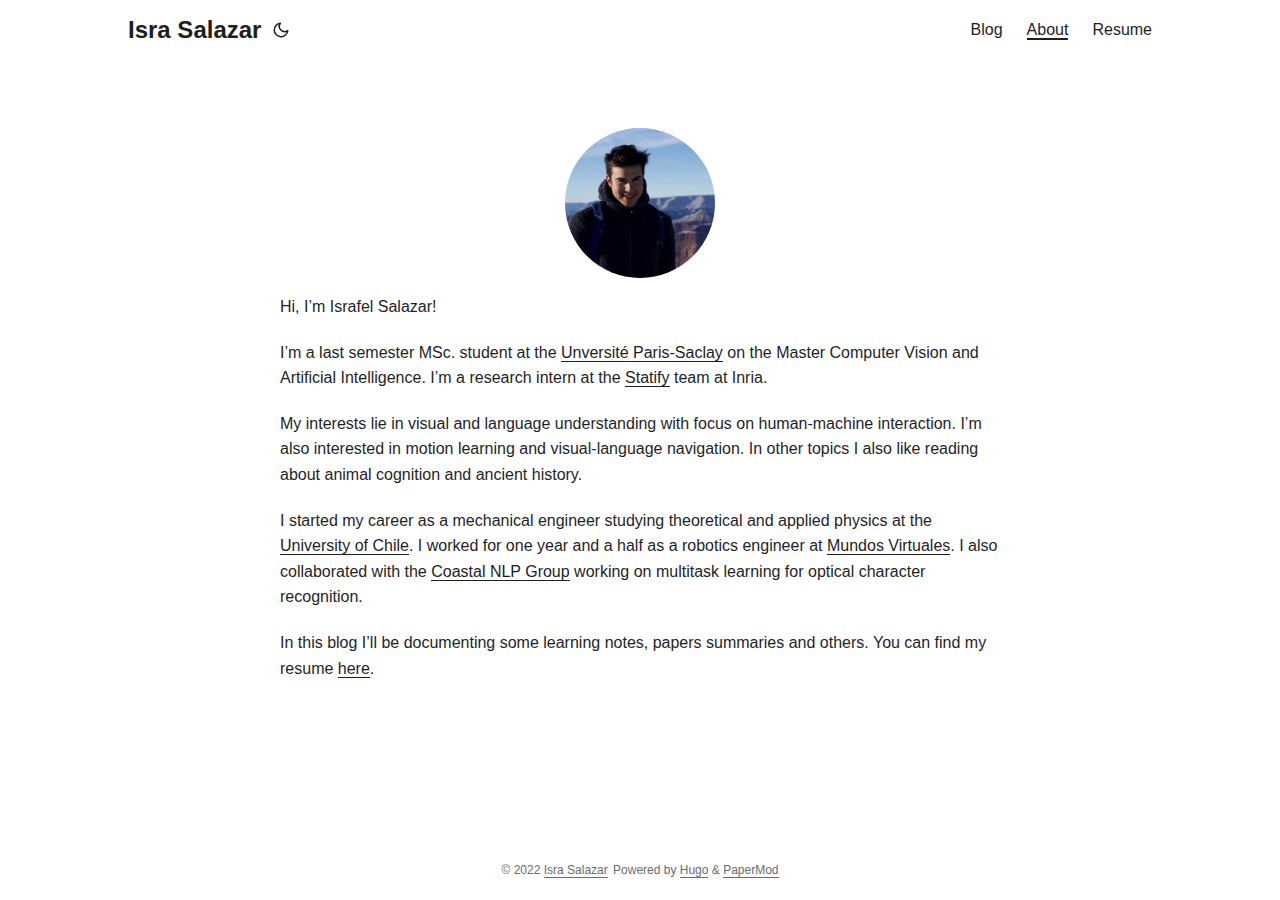
==== about/index.html @ f6f28c5f "first commit" ====
<!DOCTYPE html>
<html lang="en" dir="auto">

<head><meta charset="utf-8">
<meta http-equiv="X-UA-Compatible" content="IE=edge">
<meta name="viewport" content="width=device-width, initial-scale=1, shrink-to-fit=no">
<meta name="robots" content="index, follow">
<title>Isra Salazar</title>
<meta name="keywords" content="">
<meta name="description" content="About">
<meta name="author" content="">
<link rel="canonical" href="http://example.org/about/">

<link crossorigin="anonymous" href="/assets/css/stylesheet.min.e454396db036d45b8edbeeaee2b49dbf5a5452bbed50fa8983a6d9e33c20afae.css" integrity="sha256-5FQ5bbA21FuO2&#43;6u4rSdv1pUUrvtUPqJg6bZ4zwgr64=" rel="preload stylesheet" as="style">
<script defer crossorigin="anonymous" src="/assets/js/highlight.min.2840b7fccd34145847db71a290569594bdbdb00047097f75d6495d162f5d7dff.js" integrity="sha256-KEC3/M00FFhH23GikFaVlL29sABHCX911kldFi9dff8="
    onload="hljs.initHighlightingOnLoad();"></script>
<link rel="icon" href="http://example.org/images/favicon.ico">
<link rel="icon" type="image/png" sizes="16x16" href="http://example.org/favicon-16x16.png">
<link rel="icon" type="image/png" sizes="32x32" href="http://example.org/favicon-32x32.png">
<link rel="apple-touch-icon" href="http://example.org/apple-touch-icon.png">
<link rel="mask-icon" href="http://example.org/safari-pinned-tab.svg">
<meta name="theme-color" content="#2e2e33">
<meta name="msapplication-TileColor" content="#2e2e33">
<noscript>
    <style>
        #theme-toggle,
        .top-link {
            display: none;
        }

    </style>
    <style>
        @media (prefers-color-scheme: dark) {
            :root {
                --theme: rgb(29, 30, 32);
                --entry: rgb(46, 46, 51);
                --primary: rgb(218, 218, 219);
                --secondary: rgb(155, 156, 157);
                --tertiary: rgb(65, 66, 68);
                --content: rgb(196, 196, 197);
                --hljs-bg: rgb(46, 46, 51);
                --code-bg: rgb(55, 56, 62);
                --border: rgb(51, 51, 51);
            }

            .list {
                background: var(--theme);
            }

            .list:not(.dark)::-webkit-scrollbar-track {
                background: 0 0;
            }

            .list:not(.dark)::-webkit-scrollbar-thumb {
                border-color: var(--theme);
            }
        }

    </style>
</noscript><meta property="og:title" content="" />
<meta property="og:description" content="About" />
<meta property="og:type" content="article" />
<meta property="og:url" content="http://example.org/about/" /><meta property="article:section" content="" />



<meta name="twitter:card" content="summary"/>
<meta name="twitter:title" content=""/>
<meta name="twitter:description" content="About"/>


<script type="application/ld+json">
{
  "@context": "https://schema.org",
  "@type": "BreadcrumbList",
  "itemListElement": [
    {
      "@type": "ListItem",
      "position":  1 ,
      "name": "",
      "item": "http://example.org/about/"
    }
  ]
}
</script>
<script type="application/ld+json">
{
  "@context": "https://schema.org",
  "@type": "BlogPosting",
  "headline": "",
  "name": "",
  "description": "About",
  "keywords": [
    
  ],
  "articleBody": " Hi, I’m Israfel Salazar!\nI’m a last semester MSc. student at the Unversité Paris-Saclay on the Master Computer Vision and Artificial Intelligence. I’m a research intern at the Statify team at Inria.\nMy interests lie in visual and language understanding with focus on human-machine interaction. I’m also interested in motion learning and visual-language navigation. In other topics I also like reading about animal cognition and ancient history.\nI started my career as a mechanical engineer studying theoretical and applied physics at the University of Chile. I worked for one year and a half as a robotics engineer at Mundos Virtuales. I also collaborated with the Coastal NLP Group working on multitask learning for optical character recognition.\nIn this blog I’ll be documenting some learning notes, papers summaries and others. You can find my resume here.\n",
  "wordCount" : "135",
  "inLanguage": "en",
  "datePublished": "0001-01-01T00:00:00Z",
  "dateModified": "0001-01-01T00:00:00Z",
  "mainEntityOfPage": {
    "@type": "WebPage",
    "@id": "http://example.org/about/"
  },
  "publisher": {
    "@type": "Organization",
    "name": "Isra Salazar",
    "logo": {
      "@type": "ImageObject",
      "url": "http://example.org/favicon.ico"
    }
  }
}
</script>
</head>

<body class="" id="top">
<script>
    if (localStorage.getItem("pref-theme") === "dark") {
        document.body.classList.add('dark');
    } else if (localStorage.getItem("pref-theme") === "light") {
        document.body.classList.remove('dark')
    } else if (window.matchMedia('(prefers-color-scheme: dark)').matches) {
        document.body.classList.add('dark');
    }

</script>

<header class="header">
    <nav class="nav">
        <div class="logo">
            <a href="http://example.org/" accesskey="h" title="Isra Salazar (Alt + H)">Isra Salazar</a>
            <span class="logo-switches">
                <button id="theme-toggle" accesskey="t" title="(Alt + T)">
                    <svg id="moon" xmlns="http://www.w3.org/2000/svg" width="24" height="24" viewBox="0 0 24 24"
                        fill="none" stroke="currentColor" stroke-width="2" stroke-linecap="round"
                        stroke-linejoin="round">
                        <path d="M21 12.79A9 9 0 1 1 11.21 3 7 7 0 0 0 21 12.79z"></path>
                    </svg>
                    <svg id="sun" xmlns="http://www.w3.org/2000/svg" width="24" height="24" viewBox="0 0 24 24"
                        fill="none" stroke="currentColor" stroke-width="2" stroke-linecap="round"
                        stroke-linejoin="round">
                        <circle cx="12" cy="12" r="5"></circle>
                        <line x1="12" y1="1" x2="12" y2="3"></line>
                        <line x1="12" y1="21" x2="12" y2="23"></line>
                        <line x1="4.22" y1="4.22" x2="5.64" y2="5.64"></line>
                        <line x1="18.36" y1="18.36" x2="19.78" y2="19.78"></line>
                        <line x1="1" y1="12" x2="3" y2="12"></line>
                        <line x1="21" y1="12" x2="23" y2="12"></line>
                        <line x1="4.22" y1="19.78" x2="5.64" y2="18.36"></line>
                        <line x1="18.36" y1="5.64" x2="19.78" y2="4.22"></line>
                    </svg>
                </button>
            </span>
        </div>
        <ul id="menu">
            <li>
                <a href="http://example.org/blog/" title="Blog">
                    <span>Blog</span>
                </a>
            </li>
            <li>
                <a href="http://example.org/about/" title="About">
                    <span class="active">About</span>
                </a>
            </li>
            <li>
                <a href="http://example.org/israfel_salazar_resume.pdf" title="Resume">
                    <span>Resume</span>
                </a>
            </li>
        </ul>
    </nav>
</header>
<main class="main">

<article class="post-single">
  <header class="post-header">
    
    <h1 class="post-title">
      
    </h1>
    <div class="post-meta">

</div>
  </header> 
  <div class="post-content">

    <img src="/images/meagain.jpg" height=150px width=150px
         style="border-radius: 50%; margin-left: auto; margin-right: auto;"/>

<p>Hi, I&rsquo;m Israfel Salazar!</p>
<p>I&rsquo;m a last semester MSc. student at the <a href="https://www.universite-paris-saclay.fr/en">Unversité Paris-Saclay</a> on the Master Computer Vision and Artificial Intelligence. I&rsquo;m a research intern at the <a href="https://team.inria.fr/statify/">Statify</a> team at Inria.</p>
<p>My interests lie in visual and language understanding with focus on human-machine interaction. I&rsquo;m also interested in motion learning and visual-language navigation. In other topics I also like reading about animal cognition and ancient history.</p>
<p>I started my career as a mechanical engineer studying theoretical and applied physics at the <a href="http://ingenieria.uchile.cl/english">University of Chile</a>. I worked for one year and a half as a robotics engineer at <a href="http://www.mundos-virtuales.com/">Mundos Virtuales</a>. I also collaborated with the <a href="https://coastalcph.github.io/">Coastal NLP Group</a> working on multitask learning for optical character recognition.</p>
<p>In this blog I&rsquo;ll be documenting some learning notes, papers summaries and others. You can find my resume <a href="/israfel_salazar_resume.pdf">here</a>.</p>


<!--Last semester I did a research collaboration with the [Coastal NLP Group](https://coastalcph.github.io/) working in multi-task learning for Optical Character Recognition. And then mention the Fellowship-->



  </div>

  <footer class="post-footer">
    <ul class="post-tags">
    </ul>
  </footer>
</article>
    </main>
    
<footer class="footer">
    <span>&copy; 2022 <a href="http://example.org/">Isra Salazar</a></span>
    <span>
        Powered by
        <a href="https://gohugo.io/" rel="noopener noreferrer" target="_blank">Hugo</a> &
        <a href="https://git.io/hugopapermod" rel="noopener" target="_blank">PaperMod</a>
    </span>
</footer>
<a href="#top" aria-label="go to top" title="Go to Top (Alt + G)" class="top-link" id="top-link" accesskey="g">
    <svg xmlns="http://www.w3.org/2000/svg" viewBox="0 0 12 6" fill="currentColor">
        <path d="M12 6H0l6-6z" />
    </svg>
</a>

<script>
    let menu = document.getElementById('menu')
    if (menu) {
        menu.scrollLeft = localStorage.getItem("menu-scroll-position");
        menu.onscroll = function () {
            localStorage.setItem("menu-scroll-position", menu.scrollLeft);
        }
    }

    document.querySelectorAll('a[href^="#"]').forEach(anchor => {
        anchor.addEventListener("click", function (e) {
            e.preventDefault();
            var id = this.getAttribute("href").substr(1);
            if (!window.matchMedia('(prefers-reduced-motion: reduce)').matches) {
                document.querySelector(`[id='${decodeURIComponent(id)}']`).scrollIntoView({
                    behavior: "smooth"
                });
            } else {
                document.querySelector(`[id='${decodeURIComponent(id)}']`).scrollIntoView();
            }
            if (id === "top") {
                history.replaceState(null, null, " ");
            } else {
                history.pushState(null, null, `#${id}`);
            }
        });
    });

</script>
<script>
    var mybutton = document.getElementById("top-link");
    window.onscroll = function () {
        if (document.body.scrollTop > 800 || document.documentElement.scrollTop > 800) {
            mybutton.style.visibility = "visible";
            mybutton.style.opacity = "1";
        } else {
            mybutton.style.visibility = "hidden";
            mybutton.style.opacity = "0";
        }
    };

</script>
<script>
    document.getElementById("theme-toggle").addEventListener("click", () => {
        if (document.body.className.includes("dark")) {
            document.body.classList.remove('dark');
            localStorage.setItem("pref-theme", 'light');
        } else {
            document.body.classList.add('dark');
            localStorage.setItem("pref-theme", 'dark');
        }
    })

</script>
</body>

</html>
---- assets/css/stylesheet.min.e454396db036d45b8edbeeaee2b49dbf5a5452bbed50fa8983a6d9e33c20afae.css ----
:root{--gap:24px;--content-gap:20px;--nav-width:1024px;--main-width:720px;--header-height:60px;--footer-height:60px;--radius:8px;--theme:rgb(255, 255, 255);--entry:rgb(255, 255, 255);--primary:rgb(30, 30, 30);--secondary:rgb(108, 108, 108);--tertiary:rgb(214, 214, 214);--content:rgb(31, 31, 31);--hljs-bg:rgb(28, 29, 33);--code-bg:rgb(245, 245, 245);--border:rgb(238, 238, 238)}.dark{--theme:rgb(29, 30, 32);--entry:rgb(46, 46, 51);--primary:rgb(218, 218, 219);--secondary:rgb(155, 156, 157);--tertiary:rgb(65, 66, 68);--content:rgb(196, 196, 197);--hljs-bg:rgb(46, 46, 51);--code-bg:rgb(55, 56, 62);--border:rgb(51, 51, 51)}.list{background:var(--code-bg)}.dark.list{background:var(--theme)}*,::after,::before{box-sizing:border-box}html{-webkit-tap-highlight-color:transparent;overflow-y:scroll}a,button,body,h1,h2,h3,h4,h5,h6{color:var(--primary)}body{font-family:-apple-system,BlinkMacSystemFont,segoe ui,Roboto,Oxygen,Ubuntu,Cantarell,open sans,helvetica neue,sans-serif;font-size:1rem;line-height:1.6;word-break:break-word;background:var(--theme)}article,aside,figcaption,figure,footer,header,hgroup,main,nav,section,table{display:block}h1,h2,h3,h4,h5,h6{line-height:1.2}h1,h2,h3,h4,h5,h6,p{margin-top:0;margin-bottom:0}ul{padding:0}a{text-decoration:none}body,figure,ul{margin:0}table{width:100%;border-collapse:collapse;border-spacing:0;overflow-x:auto;word-break:keep-all}button,input,textarea{padding:0;font:inherit;background:0 0;border:0}input,textarea{outline:0}button,input[type=button],input[type=submit]{cursor:pointer}input:-webkit-autofill,textarea:-webkit-autofill{box-shadow:0 0 0 50px var(--theme)inset}img{display:block;max-width:100%}::-webkit-scrollbar-track{background:0 0}.list:not(.dark)::-webkit-scrollbar-track{background:var(--code-bg)}::-webkit-scrollbar-thumb{background:var(--tertiary);border:5px solid var(--theme);border-radius:var(--radius)}.list:not(.dark)::-webkit-scrollbar-thumb{border:5px solid var(--code-bg)}::-webkit-scrollbar-thumb:hover{background:var(--secondary)}.not-found{position:absolute;left:0;right:0;display:flex;align-items:center;justify-content:center;height:80%;font-size:160px;font-weight:700}.archive-posts{width:100%;font-size:16px}.archive-year{margin-top:40px}.archive-year:not(:last-of-type){border-bottom:2px solid var(--border)}.archive-month{display:flex;align-items:flex-start;padding:10px 0}.archive-month-header{margin:25px 0;width:200px}.archive-month:not(:last-of-type){border-bottom:1px solid var(--border)}.archive-entry{position:relative;padding:5px;margin:10px 0}.archive-entry-title{margin:5px 0;font-weight:400}.archive-count,.archive-meta{color:var(--secondary);font-size:14px}.footer,.top-link{font-size:12px;color:var(--secondary)}.footer{max-width:calc(var(--main-width) + var(--gap) * 2);margin:auto;padding:calc((var(--footer-height) - var(--gap))/2)var(--gap);text-align:center;line-height:24px}.footer span{margin-inline-start:1px;margin-inline-end:1px}.footer span:last-child{white-space:nowrap}.footer a{color:inherit;border-bottom:1px solid var(--secondary)}.footer a:hover{border-bottom:1px solid var(--primary)}.top-link{visibility:hidden;position:fixed;bottom:60px;right:30px;z-index:99;background:var(--tertiary);width:42px;height:42px;padding:12px;border-radius:64px;transition:visibility .5s,opacity .8s linear}.top-link,.top-link svg{filter:drop-shadow(0 0 0 var(--theme))}.footer a:hover,.top-link:hover{color:var(--primary)}.top-link:focus,#theme-toggle:focus{outline:0}.nav{display:flex;flex-wrap:wrap;justify-content:space-between;max-width:calc(var(--nav-width) + var(--gap) * 2);margin-inline-start:auto;margin-inline-end:auto;line-height:var(--header-height)}.nav a{display:block}.logo,#menu{display:flex;margin:auto var(--gap)}.logo{flex-wrap:inherit}.logo a{font-size:24px;font-weight:700}.logo a img{display:inline;vertical-align:middle;pointer-events:none;transform:translate(0,-10%);border-radius:6px;margin-inline-end:8px}#theme-toggle svg{height:18px}button#theme-toggle{font-size:26px;margin:auto 4px}body.dark #moon{vertical-align:middle;display:none}body:not(.dark) #sun{display:none}#menu{list-style:none;word-break:keep-all;overflow-x:auto;white-space:nowrap}#menu li+li{margin-inline-start:var(--gap)}#menu a{font-size:16px}#menu .active{font-weight:500;border-bottom:2px solid}.lang-switch li,.lang-switch ul,.logo-switches{display:inline-flex;margin:auto 4px}.lang-switch{display:flex;flex-wrap:inherit}.lang-switch a{margin:auto 3px;font-size:16px;font-weight:500}.logo-switches{flex-wrap:inherit}.main{position:relative;min-height:calc(100vh - var(--header-height) - var(--footer-height));max-width:calc(var(--main-width) + var(--gap) * 2);margin:auto;padding:var(--gap)}.page-header h1{font-size:40px}.pagination{display:flex}.pagination a{color:var(--theme);font-size:13px;line-height:36px;background:var(--primary);border-radius:calc(36px/2);padding:0 16px}.pagination .next{margin-inline-start:auto}.social-icons{padding:12px 0}.social-icons a:not(:last-of-type){margin-inline-end:12px}.social-icons a svg{height:26px;width:26px}code{direction:ltr}div.highlight,pre{position:relative}.copy-code{display:none;position:absolute;top:4px;right:4px;color:rgba(255,255,255,.8);background:rgba(78,78,78,.8);border-radius:var(--radius);padding:0 5px;font-size:14px;user-select:none}div.highlight:hover .copy-code,pre:hover .copy-code{display:block}.first-entry{position:relative;display:flex;flex-direction:column;justify-content:center;min-height:320px;margin:var(--gap)0 calc(var(--gap) * 2)}.first-entry .entry-header{overflow:hidden;display:-webkit-box;-webkit-box-orient:vertical;-webkit-line-clamp:3}.first-entry .entry-header h1{font-size:34px;line-height:1.3}.first-entry .entry-content{margin:14px 0;font-size:16px;-webkit-line-clamp:3}.first-entry .entry-footer{font-size:14px}.home-info .entry-content{-webkit-line-clamp:unset}.post-entry{position:relative;margin-bottom:var(--gap);padding:var(--gap);background:var(--entry);border-radius:var(--radius);transition:transform .1s;border:1px solid var(--border)}.post-entry:active{transform:scale(.96)}.tag-entry .entry-cover{display:none}.entry-header h2{font-size:24px;line-height:1.3}.entry-content{margin:8px 0;color:var(--secondary);font-size:14px;line-height:1.6;overflow:hidden;display:-webkit-box;-webkit-box-orient:vertical;-webkit-line-clamp:2}.entry-footer{color:var(--secondary);font-size:13px}.entry-link{position:absolute;left:0;right:0;top:0;bottom:0}.entry-cover,.entry-isdraft{font-size:14px;color:var(--secondary)}.entry-cover{margin-bottom:var(--gap);text-align:center}.entry-cover img{border-radius:var(--radius);pointer-events:none;width:100%;height:auto}.entry-cover a{color:var(--secondary);box-shadow:0 1px 0 var(--primary)}.page-header,.post-header{margin:24px auto var(--content-gap)}.post-title{margin-bottom:2px;font-size:40px}.post-description{margin-top:10px;margin-bottom:5px}.post-meta,.breadcrumbs{color:var(--secondary);font-size:14px;display:flex;flex-wrap:wrap}.post-meta .i18n_list li{display:inline-flex;list-style:none;margin:auto 3px;box-shadow:0 1px 0 var(--secondary)}.breadcrumbs a{font-size:16px}.post-content{color:var(--content)}.post-content h3,.post-content h4,.post-content h5,.post-content h6{margin:24px 0 16px}.post-content h1{margin:40px auto 32px;font-size:40px}.post-content h2{margin:32px auto 24px;font-size:32px}.post-content h3{font-size:24px}.post-content h4{font-size:16px}.post-content h5{font-size:14px}.post-content h6{font-size:12px}.post-content a,.toc a:hover{box-shadow:0 1px}.post-content a code{margin:auto 0;border-radius:0;box-shadow:0 -1px 0 var(--primary)inset}.post-content del{text-decoration:none;background:linear-gradient(to right,var(--primary) 100%,transparent 0)0/1px 1px repeat-x}.post-content dl,.post-content ol,.post-content p,.post-content figure,.post-content ul{margin-bottom:var(--content-gap)}.post-content ol,.post-content ul{padding-inline-start:20px}.post-content li{margin-top:5px}.post-content li p{margin-bottom:0}.post-content dl{display:flex;flex-wrap:wrap;margin:0}.post-content dt{width:25%;font-weight:700}.post-content dd{width:75%;margin-inline-start:0;padding-inline-start:10px}.post-content dd~dd,.post-content dt~dt{margin-top:10px}.post-content table{margin-bottom:32px}.post-content table th,.post-content table:not(.highlighttable,.highlight table,.gist .highlight) td{min-width:80px;padding:12px 8px;line-height:1.5;border-bottom:1px solid var(--border)}.post-content table th{font-size:14px;text-align:start}.post-content table:not(.highlighttable) td code:only-child{margin:auto 0}.post-content .highlight table{border-radius:var(--radius)}.post-content .highlight:not(table){margin:10px auto;background:var(--hljs-bg)!important;border-radius:var(--radius);direction:ltr}.post-content li>.highlight{margin-inline-end:0}.post-content ul pre{margin-inline-start:calc(var(--gap) * -2)}.post-content .highlight pre{margin:0}.post-content .highlighttable{table-layout:fixed}.post-content .highlighttable td:first-child{width:40px}.post-content .highlighttable td .linenodiv{padding-inline-end:0!important}.post-content .highlighttable td .highlight,.post-content .highlighttable td .linenodiv pre{margin-bottom:0}.post-content .highlighttable td .highlight pre code::-webkit-scrollbar{display:none}.post-content code{margin:auto 4px;padding:4px 6px;font-size:.78em;line-height:1.5;background:var(--code-bg);border-radius:2px}.post-content pre code{display:block;margin:auto 0;padding:10px;color:#d5d5d6;background:var(--hljs-bg)!important;border-radius:var(--radius);overflow-x:auto;word-break:break-all}.post-content blockquote{margin:20px 0;padding:0 14px;border-inline-start:3px solid var(--primary)}.post-content hr{margin:30px 0;height:2px;background:var(--tertiary);border:0}.post-content iframe{max-width:100%}.post-content img{border-radius:4px;margin:1rem 0}.post-content img[src*="#center"]{margin:1rem auto}.post-content figure.align-center{text-align:center}.post-content figure>figcaption{color:var(--primary);font-size:16px;font-weight:700;margin:8px 0 16px}.post-content figure>figcaption>p{color:var(--secondary);font-size:14px;font-weight:400}.toc{margin:0 2px 40px;border:1px solid var(--border);background:var(--code-bg);border-radius:var(--radius);padding:.4em}.dark .toc{background:var(--entry)}.toc details summary{cursor:zoom-in;margin-inline-start:20px}.toc details[open] summary{cursor:zoom-out}.toc .details{display:inline;font-weight:500}.toc .inner{margin:0 20px;padding:10px 20px}.toc li ul{margin-inline-start:var(--gap)}.toc summary:focus{outline:0}.post-footer{margin-top:56px}.post-tags li{display:inline-block;margin-inline-end:3px;margin-bottom:5px}.post-tags a,.share-buttons,.paginav{border-radius:var(--radius);background:var(--code-bg);border:1px solid var(--border)}.post-tags a{display:block;padding-inline-start:14px;padding-inline-end:14px;color:var(--secondary);font-size:14px;line-height:34px;background:var(--code-bg)}.post-tags a:hover,.paginav a:hover{background:var(--border)}.share-buttons{margin:14px 0;padding-inline-start:var(--radius);display:flex;justify-content:center;overflow-x:auto}.share-buttons a{margin-top:10px}.share-buttons a:not(:last-of-type){margin-inline-end:12px}.share-buttons a svg{height:30px;width:30px;fill:currentColor;transition:transform .1s}.share-buttons svg:active{transform:scale(.96)}h1:hover .anchor,h2:hover .anchor,h3:hover .anchor,h4:hover .anchor,h5:hover .anchor,h6:hover .anchor{display:inline-flex;color:var(--secondary);margin-inline-start:8px;font-weight:500;user-select:none}.post-content :not(table) ::-webkit-scrollbar-thumb{border:2px solid var(--hljs-bg);background:#717175}.post-content :not(table) ::-webkit-scrollbar-thumb:hover{background:#a3a3a5}.gist table::-webkit-scrollbar-thumb{border:2px solid #fff;background:#adadad}.gist table::-webkit-scrollbar-thumb:hover{background:#707070}.post-content table::-webkit-scrollbar-thumb{border-width:2px}.paginav{margin:10px 0;display:flex;line-height:30px;border-radius:var(--radius)}.paginav a{padding-inline-start:14px;padding-inline-end:14px;border-radius:var(--radius)}.paginav .title{letter-spacing:1px;text-transform:uppercase;font-size:small;color:var(--secondary)}.paginav .prev,.paginav .next{width:50%}.paginav span:hover:not(.title){box-shadow:0 1px}.paginav .next{margin-inline-start:auto;text-align:right}[dir=rtl] .paginav .next{text-align:left}h1>a>svg{display:inline}.buttons,.main .profile{display:flex;justify-content:center}.main .profile{align-items:center;min-height:calc(100vh - var(--header-height) - var(--footer-height) - (var(--gap) * 2));text-align:center}.profile .profile_inner h1{padding:12px 0}.profile img{display:inline-table;border-radius:50%;pointer-events:none}.buttons{flex-wrap:wrap;max-width:400px;margin:0 auto}.button{background:var(--tertiary);border-radius:var(--radius);margin:8px;padding:6px;transition:transform .1s}.button-inner{padding:0 8px}.button:active{transform:scale(.96)}#searchbox input{padding:4px 10px;width:100%;color:var(--primary);font-weight:700;border:2px solid var(--tertiary);border-radius:var(--radius)}#searchbox input:focus{border-color:var(--secondary)}#searchResults li{list-style:none;border-radius:var(--radius);padding:10px;margin:10px 0;position:relative;font-weight:500}#searchResults{margin:10px 0;width:100%}#searchResults li:active{transition:transform .1s;transform:scale(.98)}#searchResults a{position:absolute;width:100%;height:100%;top:0;left:0;outline:none}#searchResults .focus{transform:scale(.98);border:2px solid var(--tertiary)}.terms-tags li{display:inline-block;margin:10px;font-weight:500}.terms-tags a{display:block;padding:3px 10px;background:var(--tertiary);border-radius:6px;transition:transform .1s}.terms-tags a:active{background:var(--tertiary);transform:scale(.96)}.hljs-comment,.hljs-quote{color:#b6b18b}.hljs-deletion,.hljs-name,.hljs-regexp,.hljs-selector-class,.hljs-selector-id,.hljs-tag,.hljs-template-variable,.hljs-variable{color:#eb3c54}.hljs-built_in,.hljs-builtin-name,.hljs-link,.hljs-literal,.hljs-meta,.hljs-number,.hljs-params,.hljs-type{color:#e7ce56}.hljs-attribute{color:#ee7c2b}.hljs-addition,.hljs-bullet,.hljs-string,.hljs-symbol{color:#4fb4d7}.hljs-section,.hljs-title{color:#78bb65}.hljs-keyword,.hljs-selector-tag{color:#b45ea4}.hljs{display:block;overflow-x:auto;background:#1c1d21;color:#c0c5ce;padding:.5em}.hljs-emphasis{font-style:italic}.hljs-strong{font-weight:700}@media screen and (max-width:768px){:root{--gap:14px}.profile img{transform:scale(.85)}.first-entry{min-height:260px}.archive-month{flex-direction:column}.archive-year{margin-top:20px}.footer{padding:calc((var(--footer-height) - var(--gap) - 10px)/2)var(--gap)}}@media screen and (min-width:768px){::-webkit-scrollbar{width:19px;height:11px}}@media screen and (max-width:900px){.list .top-link{transform:translateY(-5rem)}}@media(prefers-reduced-motion){.terms-tags a:active,.button:active,.share-buttons svg:active,.post-entry:active,.top-link,#searchResults .focus,#searchResults li:active{transform:none}}
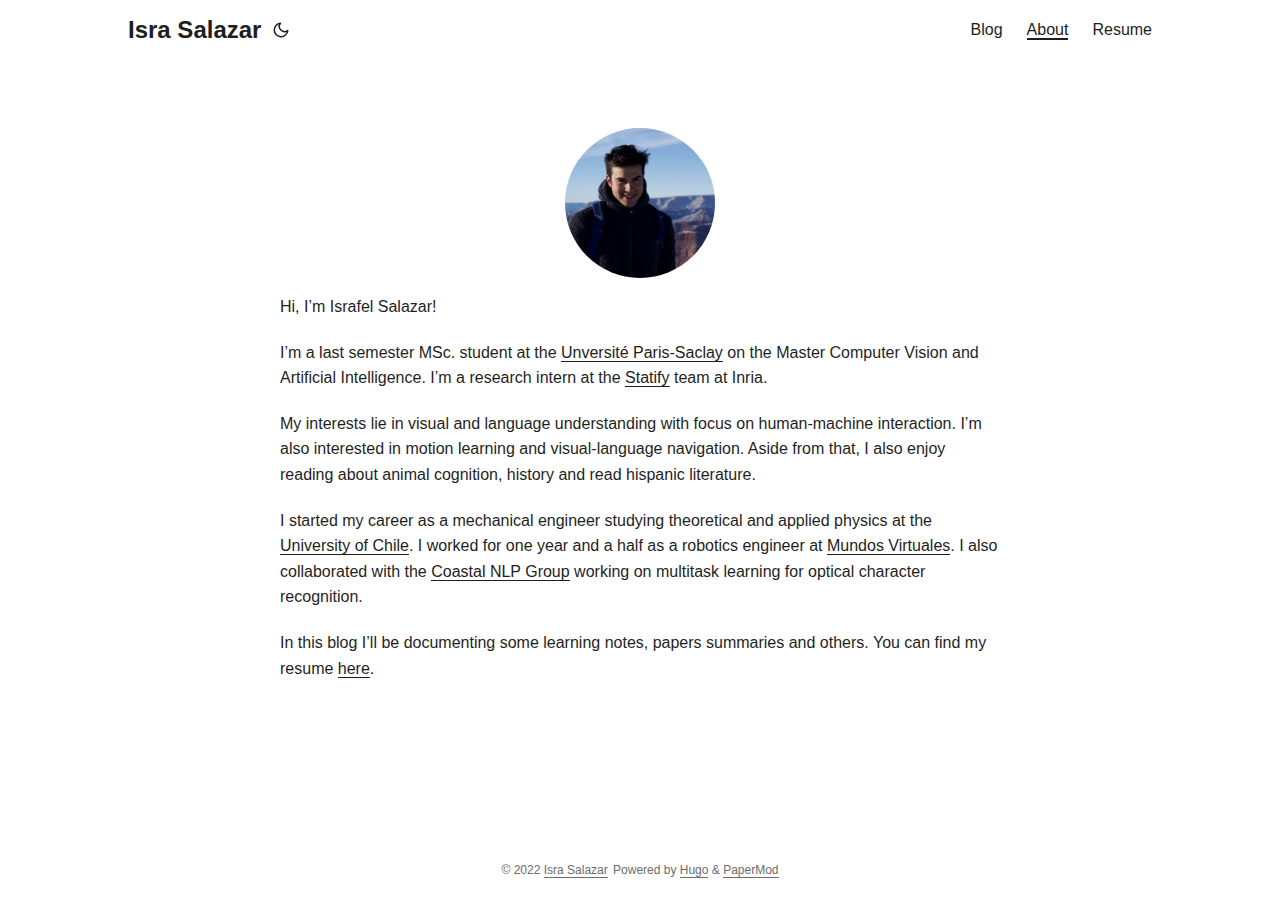
==== commit 12b1fdf5: "added: explaining vi" ====
--- a/about/index.html
+++ b/about/index.html
@@ -9,16 +9,16 @@
 <meta name="keywords" content="">
 <meta name="description" content="About">
 <meta name="author" content="">
-<link rel="canonical" href="http://example.org/about/">
+<link rel="canonical" href="https://israfelsr.github.io/about/">
 
 <link crossorigin="anonymous" href="/assets/css/stylesheet.min.e454396db036d45b8edbeeaee2b49dbf5a5452bbed50fa8983a6d9e33c20afae.css" integrity="sha256-5FQ5bbA21FuO2&#43;6u4rSdv1pUUrvtUPqJg6bZ4zwgr64=" rel="preload stylesheet" as="style">
 <script defer crossorigin="anonymous" src="/assets/js/highlight.min.2840b7fccd34145847db71a290569594bdbdb00047097f75d6495d162f5d7dff.js" integrity="sha256-KEC3/M00FFhH23GikFaVlL29sABHCX911kldFi9dff8="
     onload="hljs.initHighlightingOnLoad();"></script>
-<link rel="icon" href="http://example.org/images/favicon.ico">
-<link rel="icon" type="image/png" sizes="16x16" href="http://example.org/favicon-16x16.png">
-<link rel="icon" type="image/png" sizes="32x32" href="http://example.org/favicon-32x32.png">
-<link rel="apple-touch-icon" href="http://example.org/apple-touch-icon.png">
-<link rel="mask-icon" href="http://example.org/safari-pinned-tab.svg">
+<link rel="icon" href="https://israfelsr.github.io/images/favicon.ico">
+<link rel="icon" type="image/png" sizes="16x16" href="https://israfelsr.github.io/favicon-16x16.png">
+<link rel="icon" type="image/png" sizes="32x32" href="https://israfelsr.github.io/favicon-32x32.png">
+<link rel="apple-touch-icon" href="https://israfelsr.github.io/apple-touch-icon.png">
+<link rel="mask-icon" href="https://israfelsr.github.io/safari-pinned-tab.svg">
 <meta name="theme-color" content="#2e2e33">
 <meta name="msapplication-TileColor" content="#2e2e33">
 <noscript>
@@ -60,7 +60,7 @@
 </noscript><meta property="og:title" content="" />
 <meta property="og:description" content="About" />
 <meta property="og:type" content="article" />
-<meta property="og:url" content="http://example.org/about/" /><meta property="article:section" content="" />
+<meta property="og:url" content="https://israfelsr.github.io/about/" /><meta property="article:section" content="" />
 
 
 
@@ -78,7 +78,7 @@
       "@type": "ListItem",
       "position":  1 ,
       "name": "",
-      "item": "http://example.org/about/"
+      "item": "https://israfelsr.github.io/about/"
     }
   ]
 }
@@ -93,21 +93,21 @@
   "keywords": [
     
   ],
-  "articleBody": " Hi, I’m Israfel Salazar!\nI’m a last semester MSc. student at the Unversité Paris-Saclay on the Master Computer Vision and Artificial Intelligence. I’m a research intern at the Statify team at Inria.\nMy interests lie in visual and language understanding with focus on human-machine interaction. I’m also interested in motion learning and visual-language navigation. In other topics I also like reading about animal cognition and ancient history.\nI started my career as a mechanical engineer studying theoretical and applied physics at the University of Chile. I worked for one year and a half as a robotics engineer at Mundos Virtuales. I also collaborated with the Coastal NLP Group working on multitask learning for optical character recognition.\nIn this blog I’ll be documenting some learning notes, papers summaries and others. You can find my resume here.\n",
-  "wordCount" : "135",
+  "articleBody": " Hi, I’m Israfel Salazar!\nI’m a last semester MSc. student at the Unversité Paris-Saclay on the Master Computer Vision and Artificial Intelligence. I’m a research intern at the Statify team at Inria.\nMy interests lie in visual and language understanding with focus on human-machine interaction. I’m also interested in motion learning and visual-language navigation. Aside from that, I also enjoy reading about animal cognition, history and read hispanic literature.\nI started my career as a mechanical engineer studying theoretical and applied physics at the University of Chile. I worked for one year and a half as a robotics engineer at Mundos Virtuales. I also collaborated with the Coastal NLP Group working on multitask learning for optical character recognition.\nIn this blog I’ll be documenting some learning notes, papers summaries and others. You can find my resume here.\n",
+  "wordCount" : "137",
   "inLanguage": "en",
   "datePublished": "0001-01-01T00:00:00Z",
   "dateModified": "0001-01-01T00:00:00Z",
   "mainEntityOfPage": {
     "@type": "WebPage",
-    "@id": "http://example.org/about/"
+    "@id": "https://israfelsr.github.io/about/"
   },
   "publisher": {
     "@type": "Organization",
     "name": "Isra Salazar",
     "logo": {
       "@type": "ImageObject",
-      "url": "http://example.org/favicon.ico"
+      "url": "https://israfelsr.github.io/favicon.ico"
     }
   }
 }
@@ -129,7 +129,7 @@
 <header class="header">
     <nav class="nav">
         <div class="logo">
-            <a href="http://example.org/" accesskey="h" title="Isra Salazar (Alt + H)">Isra Salazar</a>
+            <a href="https://israfelsr.github.io/" accesskey="h" title="Isra Salazar (Alt + H)">Isra Salazar</a>
             <span class="logo-switches">
                 <button id="theme-toggle" accesskey="t" title="(Alt + T)">
                     <svg id="moon" xmlns="http://www.w3.org/2000/svg" width="24" height="24" viewBox="0 0 24 24"
@@ -155,17 +155,17 @@
         </div>
         <ul id="menu">
             <li>
-                <a href="http://example.org/blog/" title="Blog">
+                <a href="https://israfelsr.github.io/blog/" title="Blog">
                     <span>Blog</span>
                 </a>
             </li>
             <li>
-                <a href="http://example.org/about/" title="About">
+                <a href="https://israfelsr.github.io/about/" title="About">
                     <span class="active">About</span>
                 </a>
             </li>
             <li>
-                <a href="http://example.org/israfel_salazar_resume.pdf" title="Resume">
+                <a href="https://israfelsr.github.io/israfel_salazar_resume.pdf" title="Resume">
                     <span>Resume</span>
                 </a>
             </li>
@@ -191,7 +191,7 @@
 
 <p>Hi, I&rsquo;m Israfel Salazar!</p>
 <p>I&rsquo;m a last semester MSc. student at the <a href="https://www.universite-paris-saclay.fr/en">Unversité Paris-Saclay</a> on the Master Computer Vision and Artificial Intelligence. I&rsquo;m a research intern at the <a href="https://team.inria.fr/statify/">Statify</a> team at Inria.</p>
-<p>My interests lie in visual and language understanding with focus on human-machine interaction. I&rsquo;m also interested in motion learning and visual-language navigation. In other topics I also like reading about animal cognition and ancient history.</p>
+<p>My interests lie in visual and language understanding with focus on human-machine interaction. I&rsquo;m also interested in motion learning and visual-language navigation. Aside from that, I also enjoy reading about animal cognition, history and read hispanic literature.</p>
 <p>I started my career as a mechanical engineer studying theoretical and applied physics at the <a href="http://ingenieria.uchile.cl/english">University of Chile</a>. I worked for one year and a half as a robotics engineer at <a href="http://www.mundos-virtuales.com/">Mundos Virtuales</a>. I also collaborated with the <a href="https://coastalcph.github.io/">Coastal NLP Group</a> working on multitask learning for optical character recognition.</p>
 <p>In this blog I&rsquo;ll be documenting some learning notes, papers summaries and others. You can find my resume <a href="/israfel_salazar_resume.pdf">here</a>.</p>
 
@@ -210,7 +210,7 @@
     </main>
     
 <footer class="footer">
-    <span>&copy; 2022 <a href="http://example.org/">Isra Salazar</a></span>
+    <span>&copy; 2022 <a href="https://israfelsr.github.io/">Isra Salazar</a></span>
     <span>
         Powered by
         <a href="https://gohugo.io/" rel="noopener noreferrer" target="_blank">Hugo</a> &
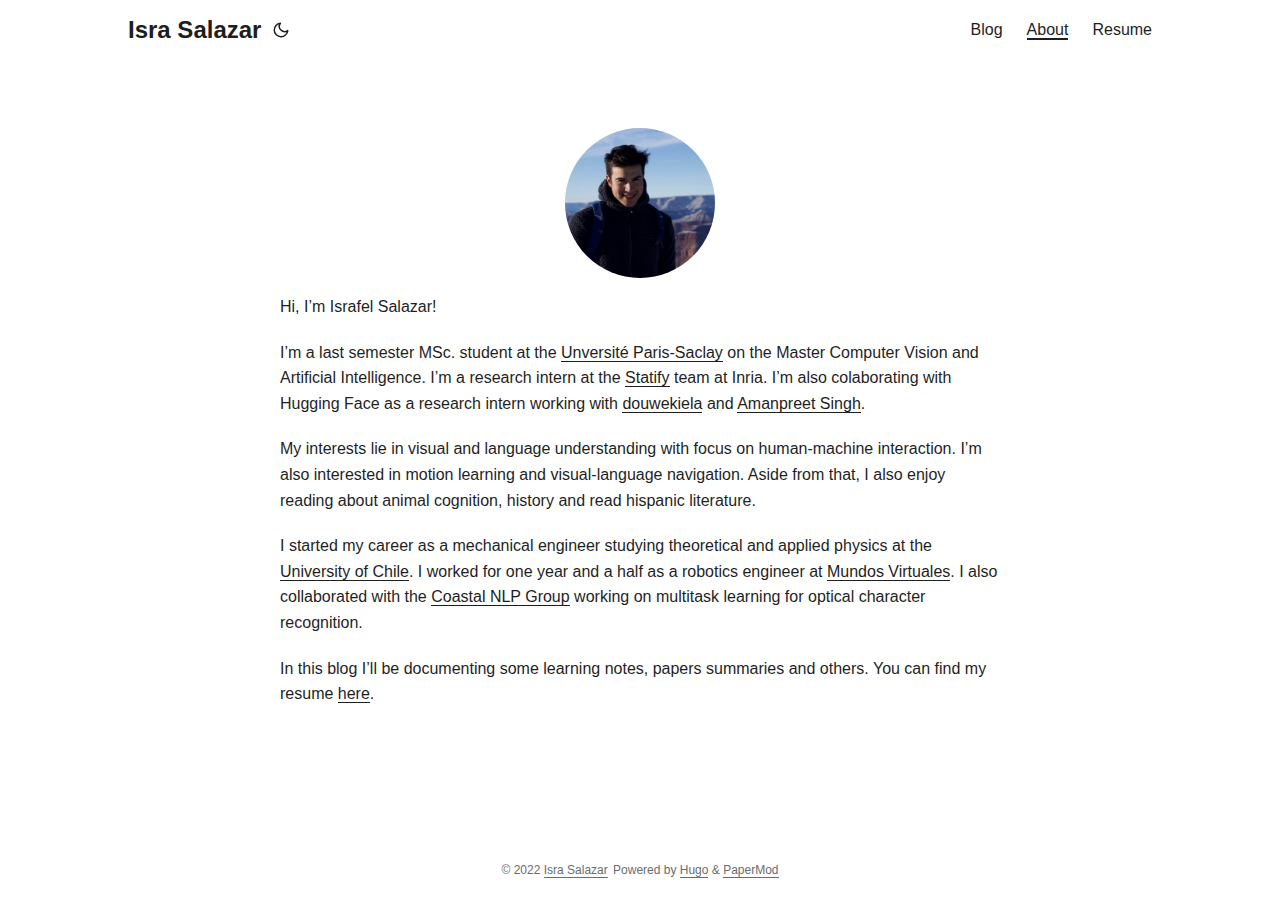
==== commit e749c01f: "added: explaining vi" ====
--- a/about/index.html
+++ b/about/index.html
@@ -93,8 +93,8 @@
   "keywords": [
     
   ],
-  "articleBody": " Hi, I’m Israfel Salazar!\nI’m a last semester MSc. student at the Unversité Paris-Saclay on the Master Computer Vision and Artificial Intelligence. I’m a research intern at the Statify team at Inria.\nMy interests lie in visual and language understanding with focus on human-machine interaction. I’m also interested in motion learning and visual-language navigation. Aside from that, I also enjoy reading about animal cognition, history and read hispanic literature.\nI started my career as a mechanical engineer studying theoretical and applied physics at the University of Chile. I worked for one year and a half as a robotics engineer at Mundos Virtuales. I also collaborated with the Coastal NLP Group working on multitask learning for optical character recognition.\nIn this blog I’ll be documenting some learning notes, papers summaries and others. You can find my resume here.\n",
-  "wordCount" : "137",
+  "articleBody": " Hi, I’m Israfel Salazar!\nI’m a last semester MSc. student at the Unversité Paris-Saclay on the Master Computer Vision and Artificial Intelligence. I’m a research intern at the Statify team at Inria. I’m also colaborating with Hugging Face as a research intern working with douwekiela and Amanpreet Singh.\nMy interests lie in visual and language understanding with focus on human-machine interaction. I’m also interested in motion learning and visual-language navigation. Aside from that, I also enjoy reading about animal cognition, history and read hispanic literature.\nI started my career as a mechanical engineer studying theoretical and applied physics at the University of Chile. I worked for one year and a half as a robotics engineer at Mundos Virtuales. I also collaborated with the Coastal NLP Group working on multitask learning for optical character recognition.\nIn this blog I’ll be documenting some learning notes, papers summaries and others. You can find my resume here.\n",
+  "wordCount" : "153",
   "inLanguage": "en",
   "datePublished": "0001-01-01T00:00:00Z",
   "dateModified": "0001-01-01T00:00:00Z",
@@ -190,7 +190,7 @@
          style="border-radius: 50%; margin-left: auto; margin-right: auto;"/>
 
 <p>Hi, I&rsquo;m Israfel Salazar!</p>
-<p>I&rsquo;m a last semester MSc. student at the <a href="https://www.universite-paris-saclay.fr/en">Unversité Paris-Saclay</a> on the Master Computer Vision and Artificial Intelligence. I&rsquo;m a research intern at the <a href="https://team.inria.fr/statify/">Statify</a> team at Inria.</p>
+<p>I&rsquo;m a last semester MSc. student at the <a href="https://www.universite-paris-saclay.fr/en">Unversité Paris-Saclay</a> on the Master Computer Vision and Artificial Intelligence. I&rsquo;m a research intern at the <a href="https://team.inria.fr/statify/">Statify</a> team at Inria. I&rsquo;m also colaborating with Hugging Face as a research intern working with <a href="https://douwekiela.github.io/">douwekiela</a> and <a href="https://apsdehal.in/">Amanpreet Singh</a>.</p>
 <p>My interests lie in visual and language understanding with focus on human-machine interaction. I&rsquo;m also interested in motion learning and visual-language navigation. Aside from that, I also enjoy reading about animal cognition, history and read hispanic literature.</p>
 <p>I started my career as a mechanical engineer studying theoretical and applied physics at the <a href="http://ingenieria.uchile.cl/english">University of Chile</a>. I worked for one year and a half as a robotics engineer at <a href="http://www.mundos-virtuales.com/">Mundos Virtuales</a>. I also collaborated with the <a href="https://coastalcph.github.io/">Coastal NLP Group</a> working on multitask learning for optical character recognition.</p>
 <p>In this blog I&rsquo;ll be documenting some learning notes, papers summaries and others. You can find my resume <a href="/israfel_salazar_resume.pdf">here</a>.</p>
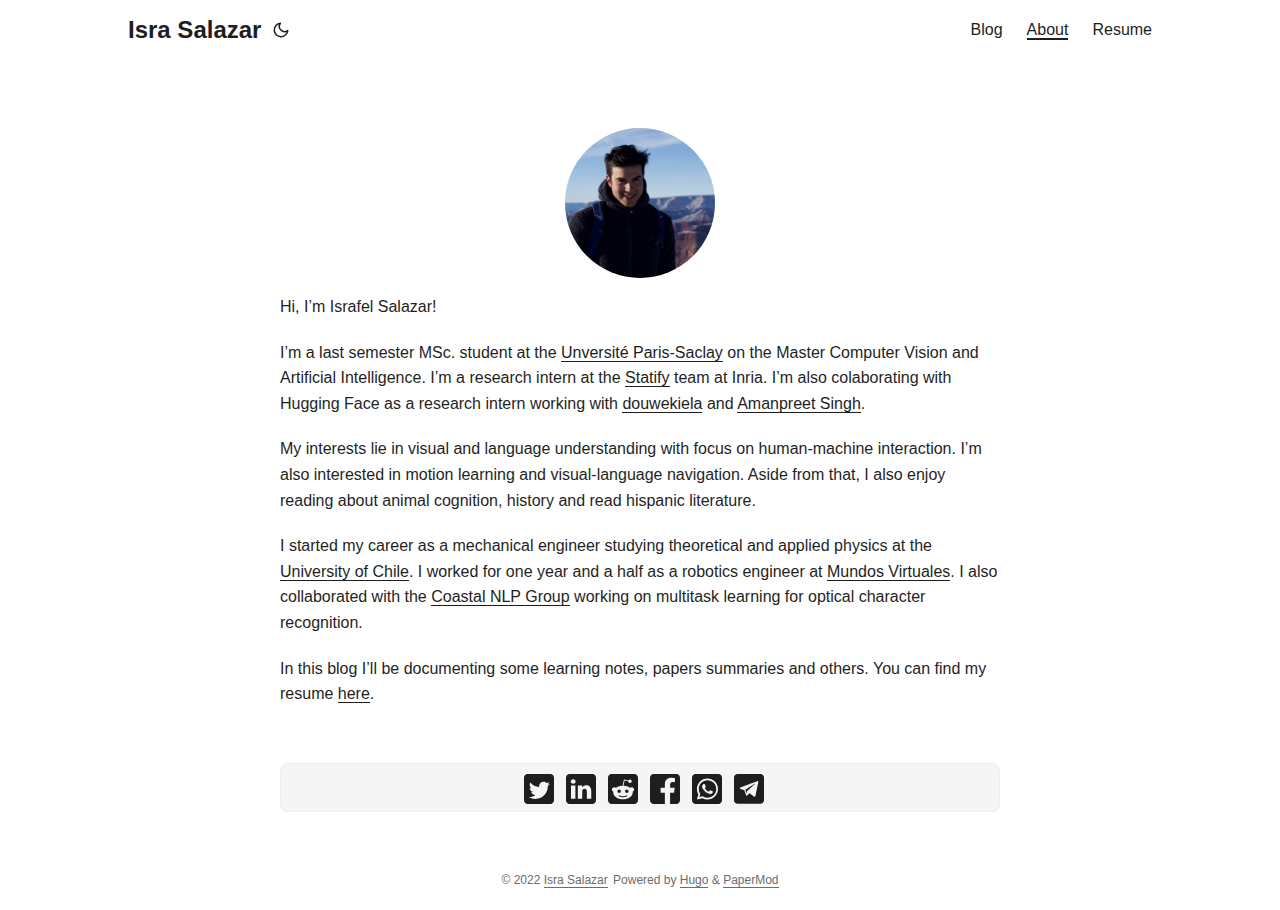
==== commit f9500ac0: "added: share buttons" ====
--- a/about/index.html
+++ b/about/index.html
@@ -205,6 +205,52 @@
   <footer class="post-footer">
     <ul class="post-tags">
     </ul>
+
+<div class="share-buttons">
+    <a target="_blank" rel="noopener noreferrer" aria-label="share  on twitter"
+        href="https://twitter.com/intent/tweet/?text=&amp;url=https%3a%2f%2fisrafelsr.github.io%2fabout%2f&amp;hashtags=">
+        <svg version="1.1" viewBox="0 0 512 512" xml:space="preserve">
+            <path
+                d="M449.446,0c34.525,0 62.554,28.03 62.554,62.554l0,386.892c0,34.524 -28.03,62.554 -62.554,62.554l-386.892,0c-34.524,0 -62.554,-28.03 -62.554,-62.554l0,-386.892c0,-34.524 28.029,-62.554 62.554,-62.554l386.892,0Zm-253.927,424.544c135.939,0 210.268,-112.643 210.268,-210.268c0,-3.218 0,-6.437 -0.153,-9.502c14.406,-10.421 26.973,-23.448 36.935,-38.314c-13.18,5.824 -27.433,9.809 -42.452,11.648c15.326,-9.196 26.973,-23.602 32.49,-40.92c-14.252,8.429 -30.038,14.56 -46.896,17.931c-13.487,-14.406 -32.644,-23.295 -53.946,-23.295c-40.767,0 -73.87,33.104 -73.87,73.87c0,5.824 0.613,11.494 1.992,16.858c-61.456,-3.065 -115.862,-32.49 -152.337,-77.241c-6.284,10.881 -9.962,23.601 -9.962,37.088c0,25.594 13.027,48.276 32.95,61.456c-12.107,-0.307 -23.448,-3.678 -33.41,-9.196l0,0.92c0,35.862 25.441,65.594 59.311,72.49c-6.13,1.686 -12.72,2.606 -19.464,2.606c-4.751,0 -9.348,-0.46 -13.946,-1.38c9.349,29.426 36.628,50.728 68.965,51.341c-25.287,19.771 -57.164,31.571 -91.8,31.571c-5.977,0 -11.801,-0.306 -17.625,-1.073c32.337,21.15 71.264,33.41 112.95,33.41Z" />
+        </svg>
+    </a>
+    <a target="_blank" rel="noopener noreferrer" aria-label="share  on linkedin"
+        href="https://www.linkedin.com/shareArticle?mini=true&amp;url=https%3a%2f%2fisrafelsr.github.io%2fabout%2f&amp;title=&amp;summary=&amp;source=https%3a%2f%2fisrafelsr.github.io%2fabout%2f">
+        <svg version="1.1" viewBox="0 0 512 512" xml:space="preserve">
+            <path
+                d="M449.446,0c34.525,0 62.554,28.03 62.554,62.554l0,386.892c0,34.524 -28.03,62.554 -62.554,62.554l-386.892,0c-34.524,0 -62.554,-28.03 -62.554,-62.554l0,-386.892c0,-34.524 28.029,-62.554 62.554,-62.554l386.892,0Zm-288.985,423.278l0,-225.717l-75.04,0l0,225.717l75.04,0Zm270.539,0l0,-129.439c0,-69.333 -37.018,-101.586 -86.381,-101.586c-39.804,0 -57.634,21.891 -67.617,37.266l0,-31.958l-75.021,0c0.995,21.181 0,225.717 0,225.717l75.02,0l0,-126.056c0,-6.748 0.486,-13.492 2.474,-18.315c5.414,-13.475 17.767,-27.434 38.494,-27.434c27.135,0 38.007,20.707 38.007,51.037l0,120.768l75.024,0Zm-307.552,-334.556c-25.674,0 -42.448,16.879 -42.448,39.002c0,21.658 16.264,39.002 41.455,39.002l0.484,0c26.165,0 42.452,-17.344 42.452,-39.002c-0.485,-22.092 -16.241,-38.954 -41.943,-39.002Z" />
+        </svg>
+    </a>
+    <a target="_blank" rel="noopener noreferrer" aria-label="share  on reddit"
+        href="https://reddit.com/submit?url=https%3a%2f%2fisrafelsr.github.io%2fabout%2f&title=">
+        <svg version="1.1" viewBox="0 0 512 512" xml:space="preserve">
+            <path
+                d="M449.446,0c34.525,0 62.554,28.03 62.554,62.554l0,386.892c0,34.524 -28.03,62.554 -62.554,62.554l-386.892,0c-34.524,0 -62.554,-28.03 -62.554,-62.554l0,-386.892c0,-34.524 28.029,-62.554 62.554,-62.554l386.892,0Zm-3.446,265.638c0,-22.964 -18.616,-41.58 -41.58,-41.58c-11.211,0 -21.361,4.457 -28.841,11.666c-28.424,-20.508 -67.586,-33.757 -111.204,-35.278l18.941,-89.121l61.884,13.157c0.756,15.734 13.642,28.29 29.56,28.29c16.407,0 29.706,-13.299 29.706,-29.701c0,-16.403 -13.299,-29.702 -29.706,-29.702c-11.666,0 -21.657,6.792 -26.515,16.578l-69.105,-14.69c-1.922,-0.418 -3.939,-0.042 -5.585,1.036c-1.658,1.073 -2.811,2.761 -3.224,4.686l-21.152,99.438c-44.258,1.228 -84.046,14.494 -112.837,35.232c-7.468,-7.164 -17.589,-11.591 -28.757,-11.591c-22.965,0 -41.585,18.616 -41.585,41.58c0,16.896 10.095,31.41 24.568,37.918c-0.639,4.135 -0.99,8.328 -0.99,12.576c0,63.977 74.469,115.836 166.33,115.836c91.861,0 166.334,-51.859 166.334,-115.836c0,-4.218 -0.347,-8.387 -0.977,-12.493c14.564,-6.47 24.735,-21.034 24.735,-38.001Zm-119.474,108.193c-20.27,20.241 -59.115,21.816 -70.534,21.816c-11.428,0 -50.277,-1.575 -70.522,-21.82c-3.007,-3.008 -3.007,-7.882 0,-10.889c3.003,-2.999 7.882,-3.003 10.885,0c12.777,12.781 40.11,17.317 59.637,17.317c19.522,0 46.86,-4.536 59.657,-17.321c3.016,-2.999 7.886,-2.995 10.885,0.008c3.008,3.011 3.003,7.882 -0.008,10.889Zm-5.23,-48.781c-16.373,0 -29.701,-13.324 -29.701,-29.698c0,-16.381 13.328,-29.714 29.701,-29.714c16.378,0 29.706,13.333 29.706,29.714c0,16.374 -13.328,29.698 -29.706,29.698Zm-160.386,-29.702c0,-16.381 13.328,-29.71 29.714,-29.71c16.369,0 29.689,13.329 29.689,29.71c0,16.373 -13.32,29.693 -29.689,29.693c-16.386,0 -29.714,-13.32 -29.714,-29.693Z" />
+        </svg>
+    </a>
+    <a target="_blank" rel="noopener noreferrer" aria-label="share  on facebook"
+        href="https://facebook.com/sharer/sharer.php?u=https%3a%2f%2fisrafelsr.github.io%2fabout%2f">
+        <svg version="1.1" viewBox="0 0 512 512" xml:space="preserve">
+            <path
+                d="M449.446,0c34.525,0 62.554,28.03 62.554,62.554l0,386.892c0,34.524 -28.03,62.554 -62.554,62.554l-106.468,0l0,-192.915l66.6,0l12.672,-82.621l-79.272,0l0,-53.617c0,-22.603 11.073,-44.636 46.58,-44.636l36.042,0l0,-70.34c0,0 -32.71,-5.582 -63.982,-5.582c-65.288,0 -107.96,39.569 -107.96,111.204l0,62.971l-72.573,0l0,82.621l72.573,0l0,192.915l-191.104,0c-34.524,0 -62.554,-28.03 -62.554,-62.554l0,-386.892c0,-34.524 28.029,-62.554 62.554,-62.554l386.892,0Z" />
+        </svg>
+    </a>
+    <a target="_blank" rel="noopener noreferrer" aria-label="share  on whatsapp"
+        href="https://api.whatsapp.com/send?text=%20-%20https%3a%2f%2fisrafelsr.github.io%2fabout%2f">
+        <svg version="1.1" viewBox="0 0 512 512" xml:space="preserve">
+            <path
+                d="M449.446,0c34.525,0 62.554,28.03 62.554,62.554l0,386.892c0,34.524 -28.03,62.554 -62.554,62.554l-386.892,0c-34.524,0 -62.554,-28.03 -62.554,-62.554l0,-386.892c0,-34.524 28.029,-62.554 62.554,-62.554l386.892,0Zm-58.673,127.703c-33.842,-33.881 -78.847,-52.548 -126.798,-52.568c-98.799,0 -179.21,80.405 -179.249,179.234c-0.013,31.593 8.241,62.428 23.927,89.612l-25.429,92.884l95.021,-24.925c26.181,14.28 55.659,21.807 85.658,21.816l0.074,0c98.789,0 179.206,-80.413 179.247,-179.243c0.018,-47.895 -18.61,-92.93 -52.451,-126.81Zm-126.797,275.782l-0.06,0c-26.734,-0.01 -52.954,-7.193 -75.828,-20.767l-5.441,-3.229l-56.386,14.792l15.05,-54.977l-3.542,-5.637c-14.913,-23.72 -22.791,-51.136 -22.779,-79.287c0.033,-82.142 66.867,-148.971 149.046,-148.971c39.793,0.014 77.199,15.531 105.329,43.692c28.128,28.16 43.609,65.592 43.594,105.4c-0.034,82.149 -66.866,148.983 -148.983,148.984Zm81.721,-111.581c-4.479,-2.242 -26.499,-13.075 -30.604,-14.571c-4.105,-1.495 -7.091,-2.241 -10.077,2.241c-2.986,4.483 -11.569,14.572 -14.182,17.562c-2.612,2.988 -5.225,3.364 -9.703,1.12c-4.479,-2.241 -18.91,-6.97 -36.017,-22.23c-13.314,-11.876 -22.304,-26.542 -24.916,-31.026c-2.612,-4.484 -0.279,-6.908 1.963,-9.14c2.016,-2.007 4.48,-5.232 6.719,-7.847c2.24,-2.615 2.986,-4.484 4.479,-7.472c1.493,-2.99 0.747,-5.604 -0.374,-7.846c-1.119,-2.241 -10.077,-24.288 -13.809,-33.256c-3.635,-8.733 -7.327,-7.55 -10.077,-7.688c-2.609,-0.13 -5.598,-0.158 -8.583,-0.158c-2.986,0 -7.839,1.121 -11.944,5.604c-4.105,4.484 -15.675,15.32 -15.675,37.364c0,22.046 16.048,43.342 18.287,46.332c2.24,2.99 31.582,48.227 76.511,67.627c10.685,4.615 19.028,7.371 25.533,9.434c10.728,3.41 20.492,2.929 28.209,1.775c8.605,-1.285 26.499,-10.833 30.231,-21.295c3.732,-10.464 3.732,-19.431 2.612,-21.298c-1.119,-1.869 -4.105,-2.99 -8.583,-5.232Z" />
+        </svg>
+    </a>
+    <a target="_blank" rel="noopener noreferrer" aria-label="share  on telegram"
+        href="https://telegram.me/share/url?text=&amp;url=https%3a%2f%2fisrafelsr.github.io%2fabout%2f">
+        <svg version="1.1" xml:space="preserve" viewBox="2 2 28 28">
+            <path
+                d="M26.49,29.86H5.5a3.37,3.37,0,0,1-2.47-1,3.35,3.35,0,0,1-1-2.47V5.48A3.36,3.36,0,0,1,3,3,3.37,3.37,0,0,1,5.5,2h21A3.38,3.38,0,0,1,29,3a3.36,3.36,0,0,1,1,2.46V26.37a3.35,3.35,0,0,1-1,2.47A3.38,3.38,0,0,1,26.49,29.86Zm-5.38-6.71a.79.79,0,0,0,.85-.66L24.73,9.24a.55.55,0,0,0-.18-.46.62.62,0,0,0-.41-.17q-.08,0-16.53,6.11a.59.59,0,0,0-.41.59.57.57,0,0,0,.43.52l4,1.24,1.61,4.83a.62.62,0,0,0,.63.43.56.56,0,0,0,.4-.17L16.54,20l4.09,3A.9.9,0,0,0,21.11,23.15ZM13.8,20.71l-1.21-4q8.72-5.55,8.78-5.55c.15,0,.23,0,.23.16a.18.18,0,0,1,0,.06s-2.51,2.3-7.52,6.8Z" />
+        </svg>
+    </a>
+</div>
+
   </footer>
 </article>
     </main>
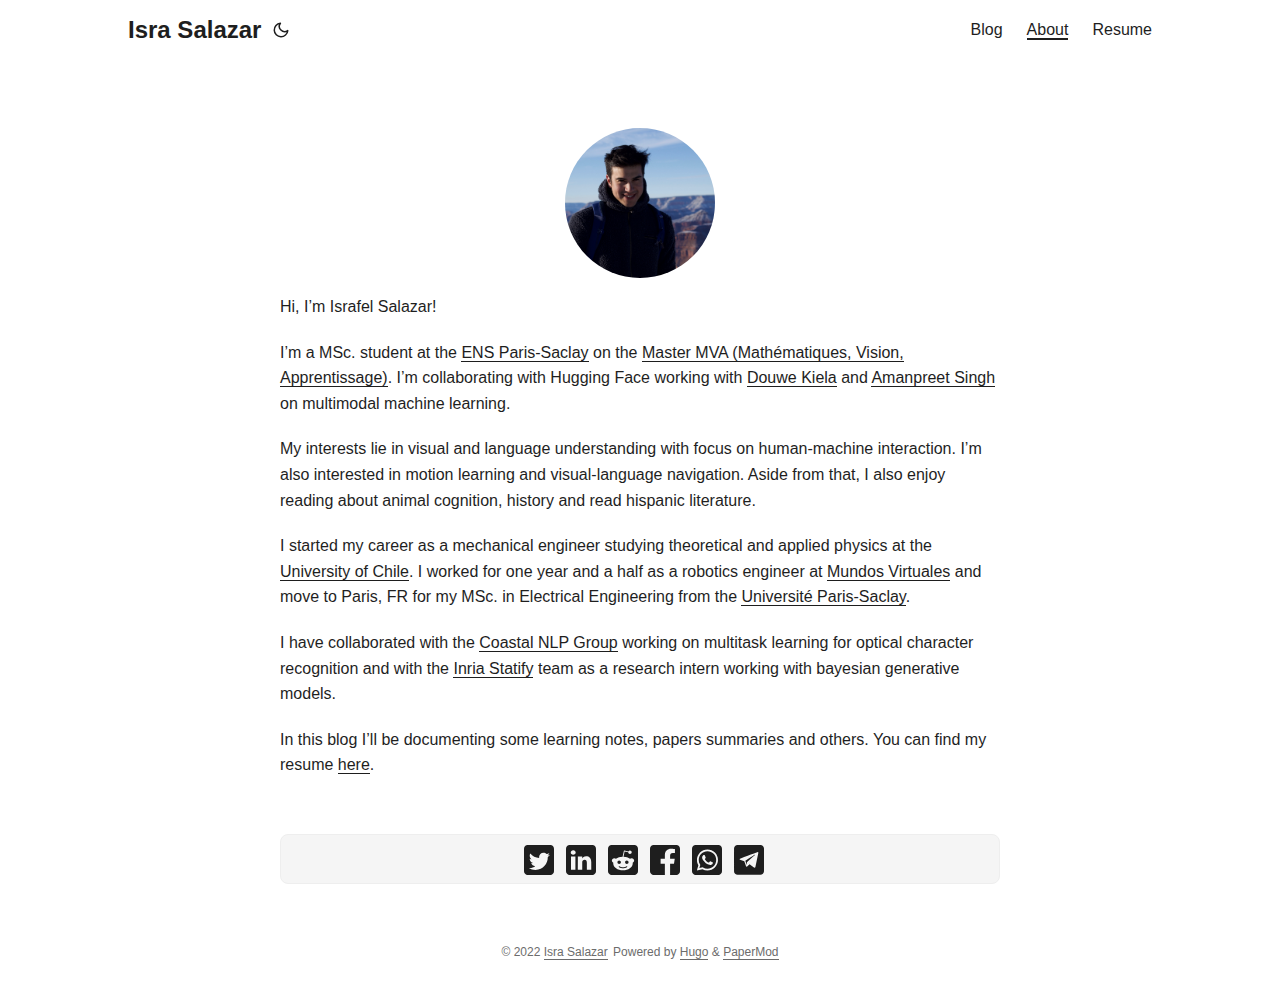
==== commit 2b508c96: "updated webpage" ====
--- a/about/index.html
+++ b/about/index.html
@@ -12,7 +12,7 @@
 <link rel="canonical" href="https://israfelsr.github.io/about/">
 
 <link crossorigin="anonymous" href="/assets/css/stylesheet.min.e454396db036d45b8edbeeaee2b49dbf5a5452bbed50fa8983a6d9e33c20afae.css" integrity="sha256-5FQ5bbA21FuO2&#43;6u4rSdv1pUUrvtUPqJg6bZ4zwgr64=" rel="preload stylesheet" as="style">
-<script defer crossorigin="anonymous" src="/assets/js/highlight.min.2840b7fccd34145847db71a290569594bdbdb00047097f75d6495d162f5d7dff.js" integrity="sha256-KEC3/M00FFhH23GikFaVlL29sABHCX911kldFi9dff8="
+<script defer crossorigin="anonymous" src="/assets/js/highlight.min.b95bacdc39e37a332a9f883b1e78be4abc1fdca2bc1f2641f55e3cd3dabd4d61.js" integrity="sha256-uVus3DnjejMqn4g7Hni&#43;Srwf3KK8HyZB9V4809q9TWE="
     onload="hljs.initHighlightingOnLoad();"></script>
 <link rel="icon" href="https://israfelsr.github.io/images/favicon.ico">
 <link rel="icon" type="image/png" sizes="16x16" href="https://israfelsr.github.io/favicon-16x16.png">
@@ -93,8 +93,8 @@
   "keywords": [
     
   ],
-  "articleBody": " Hi, I’m Israfel Salazar!\nI’m a last semester MSc. student at the Unversité Paris-Saclay on the Master Computer Vision and Artificial Intelligence. I’m a research intern at the Statify team at Inria. I’m also colaborating with Hugging Face as a research intern working with douwekiela and Amanpreet Singh.\nMy interests lie in visual and language understanding with focus on human-machine interaction. I’m also interested in motion learning and visual-language navigation. Aside from that, I also enjoy reading about animal cognition, history and read hispanic literature.\nI started my career as a mechanical engineer studying theoretical and applied physics at the University of Chile. I worked for one year and a half as a robotics engineer at Mundos Virtuales. I also collaborated with the Coastal NLP Group working on multitask learning for optical character recognition.\nIn this blog I’ll be documenting some learning notes, papers summaries and others. You can find my resume here.\n",
-  "wordCount" : "153",
+  "articleBody": " Hi, I’m Israfel Salazar!\nI’m a MSc. student at the ENS Paris-Saclay on the Master MVA (Mathématiques, Vision, Apprentissage). I’m collaborating with Hugging Face working with Douwe Kiela and Amanpreet Singh on multimodal machine learning.\nMy interests lie in visual and language understanding with focus on human-machine interaction. I’m also interested in motion learning and visual-language navigation. Aside from that, I also enjoy reading about animal cognition, history and read hispanic literature.\nI started my career as a mechanical engineer studying theoretical and applied physics at the University of Chile. I worked for one year and a half as a robotics engineer at Mundos Virtuales and move to Paris, FR for my MSc. in Electrical Engineering from the Université Paris-Saclay.\nI have collaborated with the Coastal NLP Group working on multitask learning for optical character recognition and with the Inria Statify team as a research intern working with bayesian generative models.\nIn this blog I’ll be documenting some learning notes, papers summaries and others. You can find my resume here.\n",
+  "wordCount" : "170",
   "inLanguage": "en",
   "datePublished": "0001-01-01T00:00:00Z",
   "dateModified": "0001-01-01T00:00:00Z",
@@ -190,9 +190,10 @@
          style="border-radius: 50%; margin-left: auto; margin-right: auto;"/>
 
 <p>Hi, I&rsquo;m Israfel Salazar!</p>
-<p>I&rsquo;m a last semester MSc. student at the <a href="https://www.universite-paris-saclay.fr/en">Unversité Paris-Saclay</a> on the Master Computer Vision and Artificial Intelligence. I&rsquo;m a research intern at the <a href="https://team.inria.fr/statify/">Statify</a> team at Inria. I&rsquo;m also colaborating with Hugging Face as a research intern working with <a href="https://douwekiela.github.io/">douwekiela</a> and <a href="https://apsdehal.in/">Amanpreet Singh</a>.</p>
+<p>I&rsquo;m a MSc. student at the <a href="https://ens-paris-saclay.fr/">ENS Paris-Saclay</a> on the <a href="http://math.ens-paris-saclay.fr/version-francaise/formations/master-mva/">Master MVA (Mathématiques, Vision, Apprentissage)</a>. I&rsquo;m collaborating with Hugging Face working with <a href="https://douwekiela.github.io/">Douwe Kiela</a> and <a href="https://apsdehal.in/">Amanpreet Singh</a> on multimodal machine learning.</p>
 <p>My interests lie in visual and language understanding with focus on human-machine interaction. I&rsquo;m also interested in motion learning and visual-language navigation. Aside from that, I also enjoy reading about animal cognition, history and read hispanic literature.</p>
-<p>I started my career as a mechanical engineer studying theoretical and applied physics at the <a href="http://ingenieria.uchile.cl/english">University of Chile</a>. I worked for one year and a half as a robotics engineer at <a href="http://www.mundos-virtuales.com/">Mundos Virtuales</a>. I also collaborated with the <a href="https://coastalcph.github.io/">Coastal NLP Group</a> working on multitask learning for optical character recognition.</p>
+<p>I started my career as a mechanical engineer studying theoretical and applied physics at the <a href="http://ingenieria.uchile.cl/english">University of Chile</a>. I worked for one year and a half as a robotics engineer at <a href="http://www.mundos-virtuales.com/">Mundos Virtuales</a> and move to Paris, FR for my MSc. in Electrical Engineering from the <a href="https://www.universite-paris-saclay.fr/en">Université Paris-Saclay</a>.</p>
+<p>I have collaborated with the <a href="https://coastalcph.github.io/">Coastal NLP Group</a> working on multitask learning for optical character recognition and with the <a href="https://team.inria.fr/statify/">Inria Statify</a> team as a research intern working with bayesian generative models.</p>
 <p>In this blog I&rsquo;ll be documenting some learning notes, papers summaries and others. You can find my resume <a href="/israfel_salazar_resume.pdf">here</a>.</p>
 
 
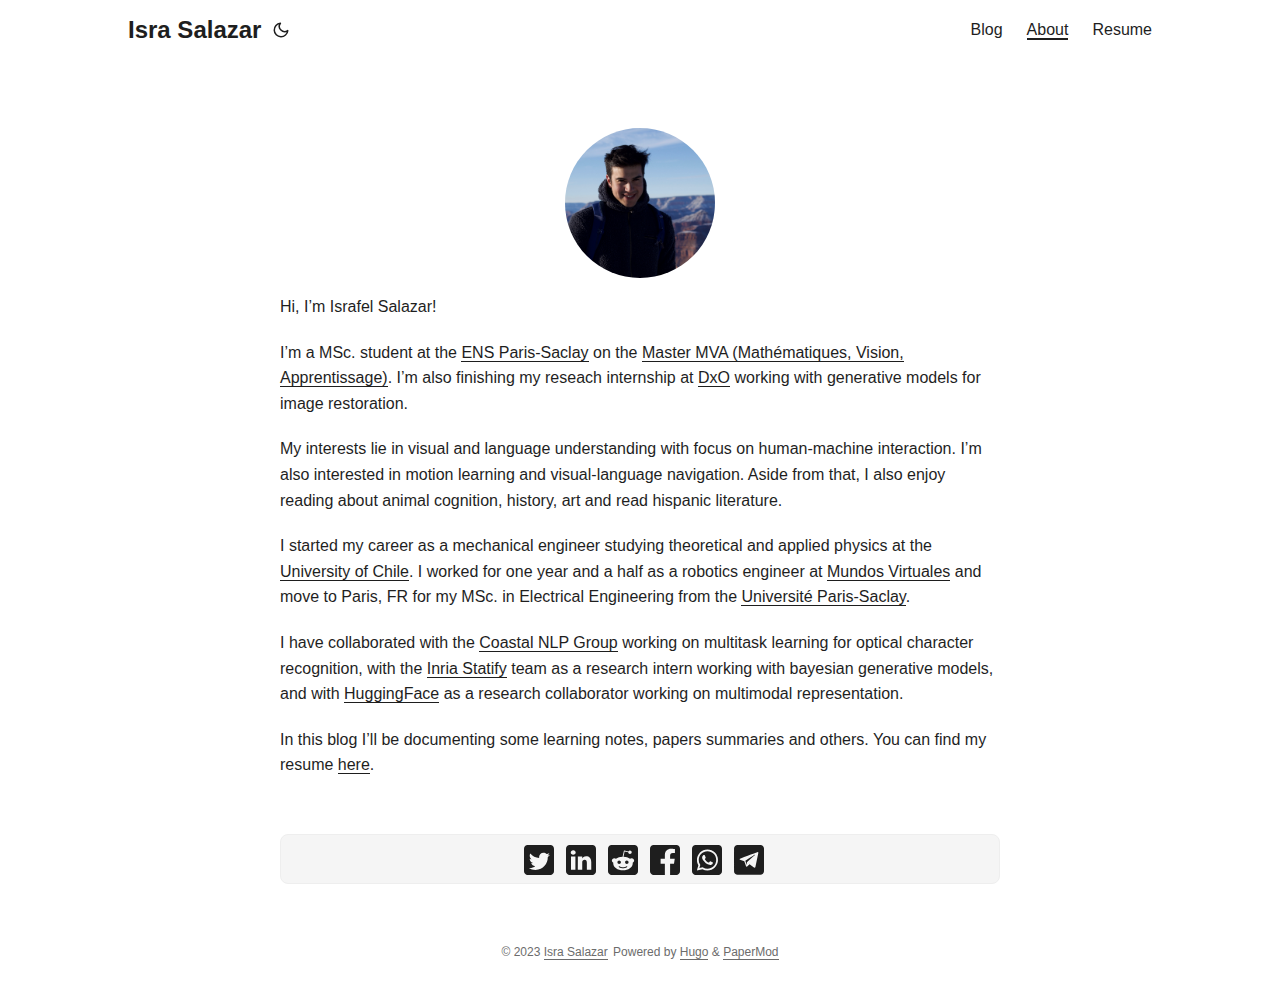
==== commit a8aa75a6: "adding some small stuff" ====
--- a/about/index.html
+++ b/about/index.html
@@ -93,8 +93,8 @@
   "keywords": [
     
   ],
-  "articleBody": " Hi, I’m Israfel Salazar!\nI’m a MSc. student at the ENS Paris-Saclay on the Master MVA (Mathématiques, Vision, Apprentissage). I’m collaborating with Hugging Face working with Douwe Kiela and Amanpreet Singh on multimodal machine learning.\nMy interests lie in visual and language understanding with focus on human-machine interaction. I’m also interested in motion learning and visual-language navigation. Aside from that, I also enjoy reading about animal cognition, history and read hispanic literature.\nI started my career as a mechanical engineer studying theoretical and applied physics at the University of Chile. I worked for one year and a half as a robotics engineer at Mundos Virtuales and move to Paris, FR for my MSc. in Electrical Engineering from the Université Paris-Saclay.\nI have collaborated with the Coastal NLP Group working on multitask learning for optical character recognition and with the Inria Statify team as a research intern working with bayesian generative models.\nIn this blog I’ll be documenting some learning notes, papers summaries and others. You can find my resume here.\n",
-  "wordCount" : "170",
+  "articleBody": " Hi, I’m Israfel Salazar!\nI’m a MSc. student at the ENS Paris-Saclay on the Master MVA (Mathématiques, Vision, Apprentissage). I’m also finishing my reseach internship at DxO working with generative models for image restoration.\nMy interests lie in visual and language understanding with focus on human-machine interaction. I’m also interested in motion learning and visual-language navigation. Aside from that, I also enjoy reading about animal cognition, history, art and read hispanic literature.\nI started my career as a mechanical engineer studying theoretical and applied physics at the University of Chile. I worked for one year and a half as a robotics engineer at Mundos Virtuales and move to Paris, FR for my MSc. in Electrical Engineering from the Université Paris-Saclay.\nI have collaborated with the Coastal NLP Group working on multitask learning for optical character recognition, with the Inria Statify team as a research intern working with bayesian generative models, and with HuggingFace as a research collaborator working on multimodal representation.\nIn this blog I’ll be documenting some learning notes, papers summaries and others. You can find my resume here.\n",
+  "wordCount" : "180",
   "inLanguage": "en",
   "datePublished": "0001-01-01T00:00:00Z",
   "dateModified": "0001-01-01T00:00:00Z",
@@ -190,10 +190,10 @@
          style="border-radius: 50%; margin-left: auto; margin-right: auto;"/>
 
 <p>Hi, I&rsquo;m Israfel Salazar!</p>
-<p>I&rsquo;m a MSc. student at the <a href="https://ens-paris-saclay.fr/">ENS Paris-Saclay</a> on the <a href="http://math.ens-paris-saclay.fr/version-francaise/formations/master-mva/">Master MVA (Mathématiques, Vision, Apprentissage)</a>. I&rsquo;m collaborating with Hugging Face working with <a href="https://douwekiela.github.io/">Douwe Kiela</a> and <a href="https://apsdehal.in/">Amanpreet Singh</a> on multimodal machine learning.</p>
-<p>My interests lie in visual and language understanding with focus on human-machine interaction. I&rsquo;m also interested in motion learning and visual-language navigation. Aside from that, I also enjoy reading about animal cognition, history and read hispanic literature.</p>
+<p>I&rsquo;m a MSc. student at the <a href="https://ens-paris-saclay.fr/">ENS Paris-Saclay</a> on the <a href="http://math.ens-paris-saclay.fr/version-francaise/formations/master-mva/">Master MVA (Mathématiques, Vision, Apprentissage)</a>. I&rsquo;m also finishing my reseach internship at <a href="https://www.dxo.com/fr/">DxO</a> working with generative models for image restoration.</p>
+<p>My interests lie in visual and language understanding with focus on human-machine interaction. I&rsquo;m also interested in motion learning and visual-language navigation. Aside from that, I also enjoy reading about animal cognition, history, art and read hispanic literature.</p>
 <p>I started my career as a mechanical engineer studying theoretical and applied physics at the <a href="http://ingenieria.uchile.cl/english">University of Chile</a>. I worked for one year and a half as a robotics engineer at <a href="http://www.mundos-virtuales.com/">Mundos Virtuales</a> and move to Paris, FR for my MSc. in Electrical Engineering from the <a href="https://www.universite-paris-saclay.fr/en">Université Paris-Saclay</a>.</p>
-<p>I have collaborated with the <a href="https://coastalcph.github.io/">Coastal NLP Group</a> working on multitask learning for optical character recognition and with the <a href="https://team.inria.fr/statify/">Inria Statify</a> team as a research intern working with bayesian generative models.</p>
+<p>I have collaborated with the <a href="https://coastalcph.github.io/">Coastal NLP Group</a> working on multitask learning for optical character recognition, with the <a href="https://team.inria.fr/statify/">Inria Statify</a> team as a research intern working with bayesian generative models, and with <a href="https://huggingface.co/">HuggingFace</a> as a research collaborator working on multimodal representation.</p>
 <p>In this blog I&rsquo;ll be documenting some learning notes, papers summaries and others. You can find my resume <a href="/israfel_salazar_resume.pdf">here</a>.</p>
 
 
@@ -257,7 +257,7 @@
     </main>
     
 <footer class="footer">
-    <span>&copy; 2022 <a href="https://israfelsr.github.io/">Isra Salazar</a></span>
+    <span>&copy; 2023 <a href="https://israfelsr.github.io/">Isra Salazar</a></span>
     <span>
         Powered by
         <a href="https://gohugo.io/" rel="noopener noreferrer" target="_blank">Hugo</a> &
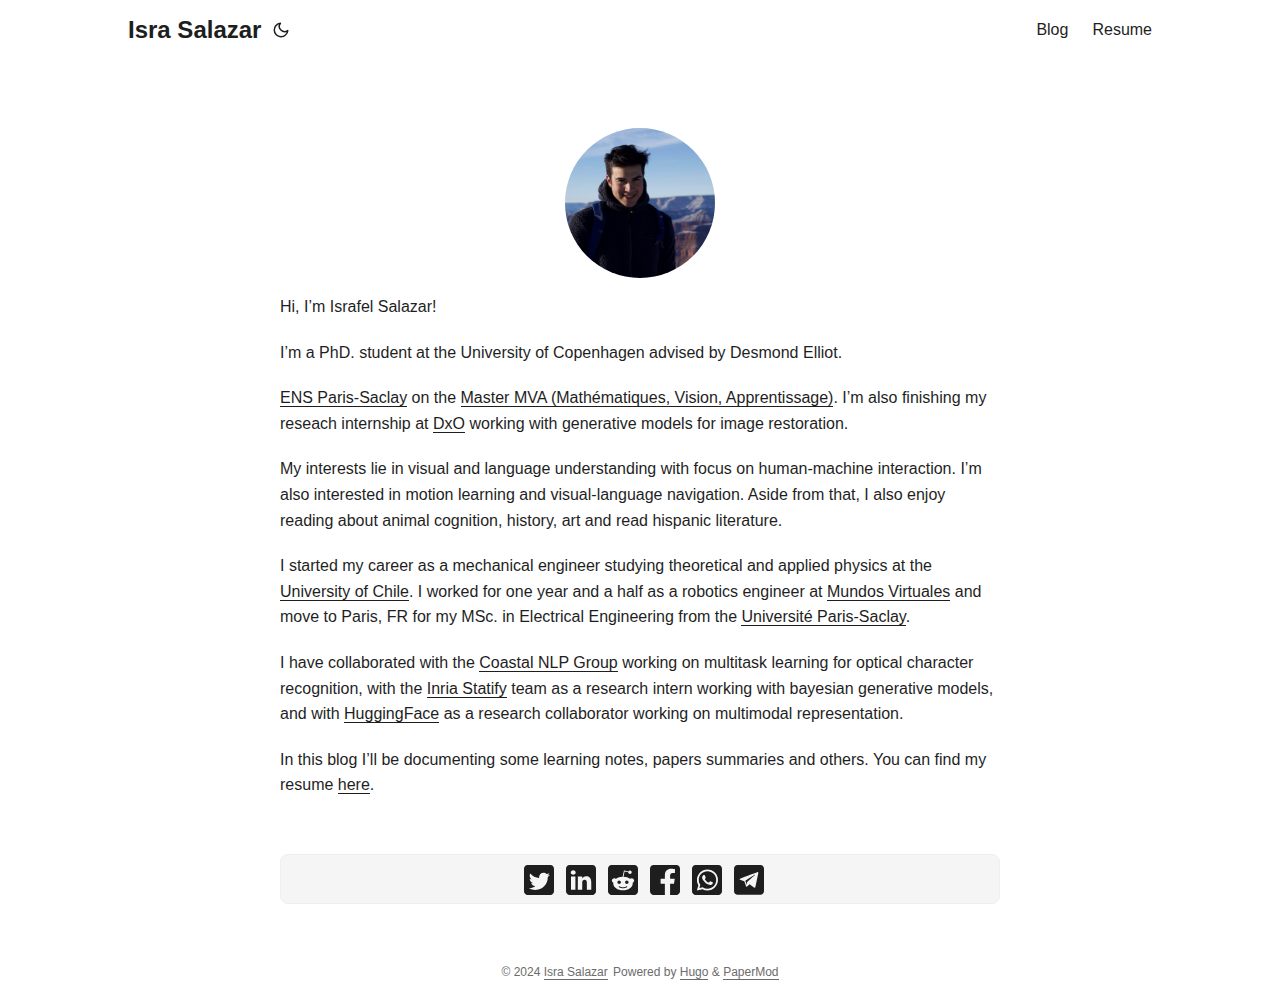
==== commit a90b686d: "page updated" ====
--- a/about/index.html
+++ b/about/index.html
@@ -93,8 +93,8 @@
   "keywords": [
     
   ],
-  "articleBody": " Hi, I’m Israfel Salazar!\nI’m a MSc. student at the ENS Paris-Saclay on the Master MVA (Mathématiques, Vision, Apprentissage). I’m also finishing my reseach internship at DxO working with generative models for image restoration.\nMy interests lie in visual and language understanding with focus on human-machine interaction. I’m also interested in motion learning and visual-language navigation. Aside from that, I also enjoy reading about animal cognition, history, art and read hispanic literature.\nI started my career as a mechanical engineer studying theoretical and applied physics at the University of Chile. I worked for one year and a half as a robotics engineer at Mundos Virtuales and move to Paris, FR for my MSc. in Electrical Engineering from the Université Paris-Saclay.\nI have collaborated with the Coastal NLP Group working on multitask learning for optical character recognition, with the Inria Statify team as a research intern working with bayesian generative models, and with HuggingFace as a research collaborator working on multimodal representation.\nIn this blog I’ll be documenting some learning notes, papers summaries and others. You can find my resume here.\n",
-  "wordCount" : "180",
+  "articleBody": " Hi, I’m Israfel Salazar!\nI’m a PhD. student at the University of Copenhagen advised by Desmond Elliot.\nENS Paris-Saclay on the Master MVA (Mathématiques, Vision, Apprentissage). I’m also finishing my reseach internship at DxO working with generative models for image restoration.\nMy interests lie in visual and language understanding with focus on human-machine interaction. I’m also interested in motion learning and visual-language navigation. Aside from that, I also enjoy reading about animal cognition, history, art and read hispanic literature.\nI started my career as a mechanical engineer studying theoretical and applied physics at the University of Chile. I worked for one year and a half as a robotics engineer at Mundos Virtuales and move to Paris, FR for my MSc. in Electrical Engineering from the Université Paris-Saclay.\nI have collaborated with the Coastal NLP Group working on multitask learning for optical character recognition, with the Inria Statify team as a research intern working with bayesian generative models, and with HuggingFace as a research collaborator working on multimodal representation.\nIn this blog I’ll be documenting some learning notes, papers summaries and others. You can find my resume here.\n",
+  "wordCount" : "187",
   "inLanguage": "en",
   "datePublished": "0001-01-01T00:00:00Z",
   "dateModified": "0001-01-01T00:00:00Z",
@@ -160,11 +160,6 @@
                 </a>
             </li>
             <li>
-                <a href="https://israfelsr.github.io/about/" title="About">
-                    <span class="active">About</span>
-                </a>
-            </li>
-            <li>
                 <a href="https://israfelsr.github.io/israfel_salazar_resume.pdf" title="Resume">
                     <span>Resume</span>
                 </a>
@@ -190,7 +185,8 @@
          style="border-radius: 50%; margin-left: auto; margin-right: auto;"/>
 
 <p>Hi, I&rsquo;m Israfel Salazar!</p>
-<p>I&rsquo;m a MSc. student at the <a href="https://ens-paris-saclay.fr/">ENS Paris-Saclay</a> on the <a href="http://math.ens-paris-saclay.fr/version-francaise/formations/master-mva/">Master MVA (Mathématiques, Vision, Apprentissage)</a>. I&rsquo;m also finishing my reseach internship at <a href="https://www.dxo.com/fr/">DxO</a> working with generative models for image restoration.</p>
+<p>I&rsquo;m a PhD. student at the University of Copenhagen advised by Desmond Elliot.</p>
+<p><a href="https://ens-paris-saclay.fr/">ENS Paris-Saclay</a> on the <a href="http://math.ens-paris-saclay.fr/version-francaise/formations/master-mva/">Master MVA (Mathématiques, Vision, Apprentissage)</a>. I&rsquo;m also finishing my reseach internship at <a href="https://www.dxo.com/fr/">DxO</a> working with generative models for image restoration.</p>
 <p>My interests lie in visual and language understanding with focus on human-machine interaction. I&rsquo;m also interested in motion learning and visual-language navigation. Aside from that, I also enjoy reading about animal cognition, history, art and read hispanic literature.</p>
 <p>I started my career as a mechanical engineer studying theoretical and applied physics at the <a href="http://ingenieria.uchile.cl/english">University of Chile</a>. I worked for one year and a half as a robotics engineer at <a href="http://www.mundos-virtuales.com/">Mundos Virtuales</a> and move to Paris, FR for my MSc. in Electrical Engineering from the <a href="https://www.universite-paris-saclay.fr/en">Université Paris-Saclay</a>.</p>
 <p>I have collaborated with the <a href="https://coastalcph.github.io/">Coastal NLP Group</a> working on multitask learning for optical character recognition, with the <a href="https://team.inria.fr/statify/">Inria Statify</a> team as a research intern working with bayesian generative models, and with <a href="https://huggingface.co/">HuggingFace</a> as a research collaborator working on multimodal representation.</p>
@@ -257,7 +253,7 @@
     </main>
     
 <footer class="footer">
-    <span>&copy; 2023 <a href="https://israfelsr.github.io/">Isra Salazar</a></span>
+    <span>&copy; 2024 <a href="https://israfelsr.github.io/">Isra Salazar</a></span>
     <span>
         Powered by
         <a href="https://gohugo.io/" rel="noopener noreferrer" target="_blank">Hugo</a> &
